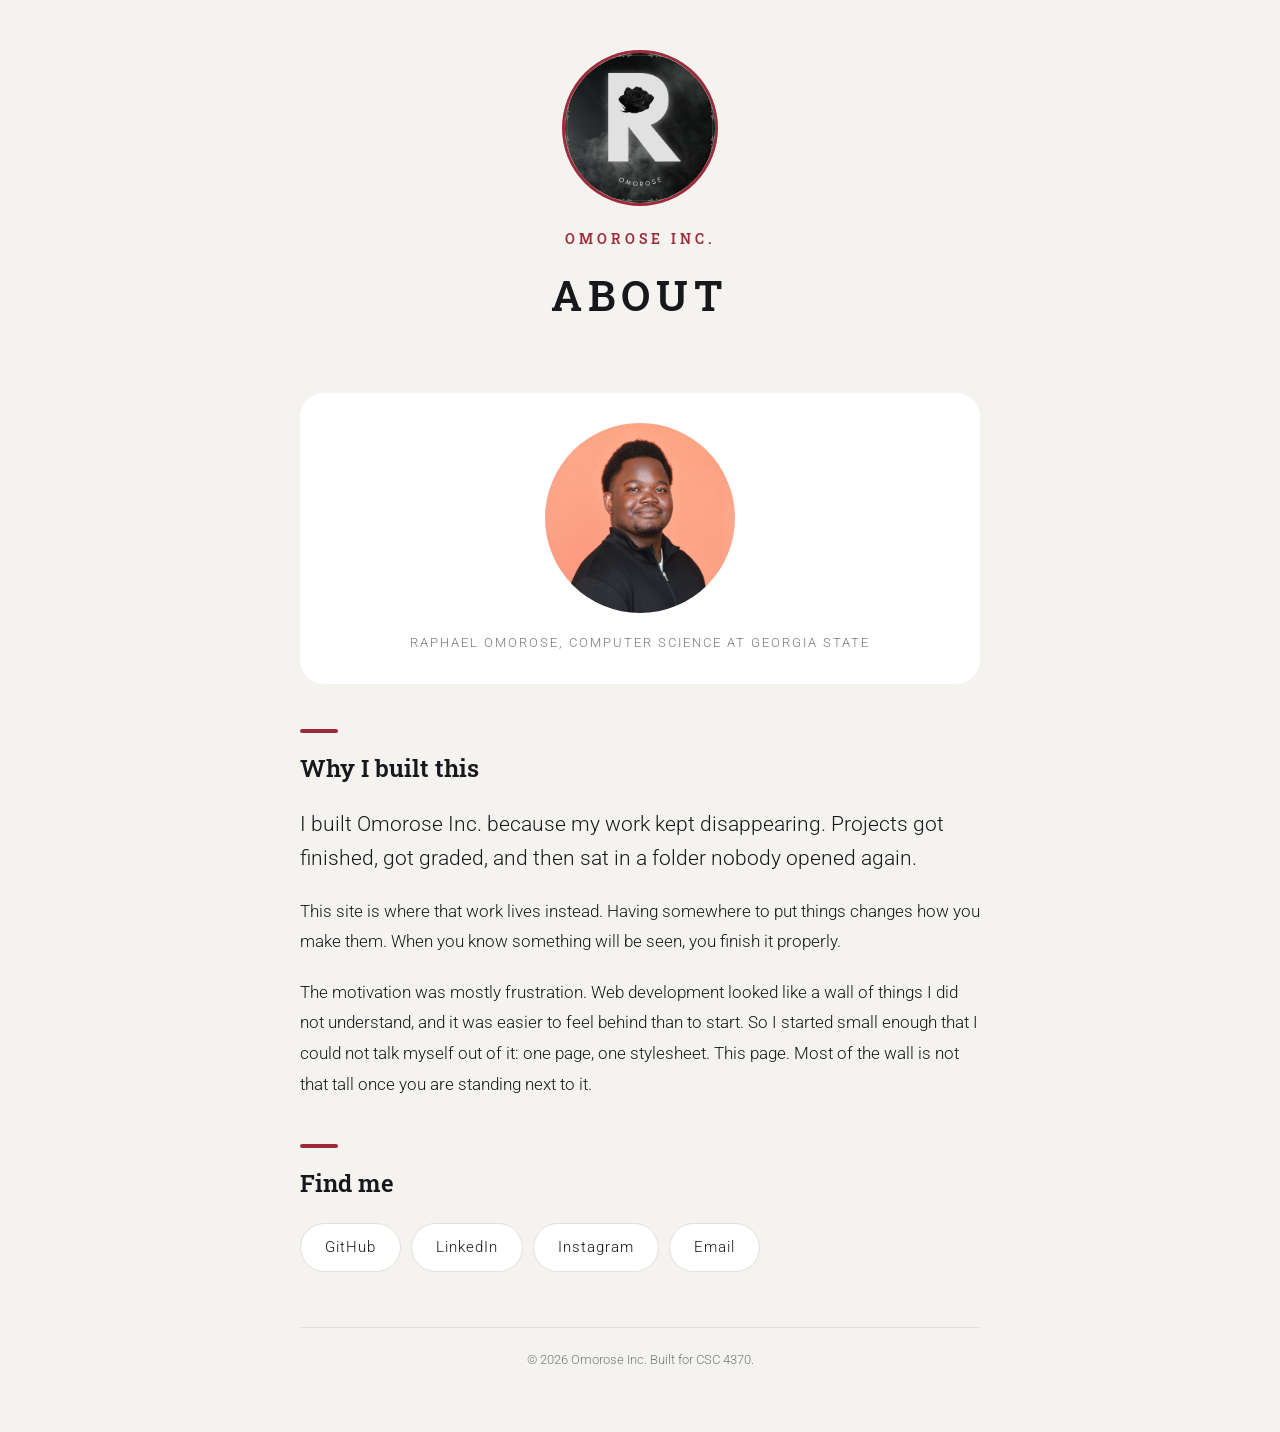
==== External Stylesheet/index.html @ 11907c01 "Restructure into CSC 4370 course repo" ====
<!DOCTYPE html>
<html lang="en">
<head>
    <!-- Document settings: character encoding, mobile scaling, and the browser tab title -->
    <meta charset="UTF-8">
    <meta name="viewport" content="width=device-width, initial-scale=1.0">
    <title>About | Omorose Inc.</title>

    <!-- Google Fonts: Roboto for body text, Roboto Slab for headings -->
    <link rel="preconnect" href="https://fonts.googleapis.com">
    <link rel="preconnect" href="https://fonts.gstatic.com" crossorigin>
    <link href="https://fonts.googleapis.com/css2?family=Roboto:wght@300;400;700&family=Roboto+Slab:wght@600&display=swap" rel="stylesheet">

    <!-- Link to the external stylesheet that holds the color palette -->
    <link rel="stylesheet" href="styles.css">
</head>
<body>

    <!-- HEADER: logo image above the company name and page title -->
    <header>
        <img class="logo" src="assets/logo.jpg" alt="Omorose Inc. logo">
        <p class="wordmark">Omorose Inc.</p>
        <h1>About</h1>
    </header>

    <!-- MAIN CONTENT: portrait, the story, and the links -->
    <main>

        <!-- PORTRAIT: photo of me with a caption underneath -->
        <figure class="portrait">
            <img src="assets/Headshot.jpg" alt="Photo of Raphael Omorose">
            <figcaption>Raphael Omorose, Computer Science at Georgia State</figcaption>
        </figure>

        <!-- SECTION 1: why the site exists and what motivated it -->
        <h2>Why I built this</h2>

        <p class="lead">
            I built Omorose Inc. because my work kept disappearing. Projects got finished, got
            graded, and then sat in a folder nobody opened again.
        </p>

        <p>
            This site is where that work lives instead. Having somewhere to put things changes how
            you make them. When you know something will be seen, you finish it properly.
        </p>

        <p>
            The motivation was mostly frustration. Web development looked like a wall of things I
            did not understand, and it was easier to feel behind than to start. So I started small
            enough that I could not talk myself out of it: one page, one stylesheet. This page.
            Most of the wall is not that tall once you are standing next to it.
        </p>

        <!-- SECTION 2: social and contact links -->
        <h2>Find me</h2>

        <!-- LINK LIST: external links open in a new tab -->
        <ul class="links">
            <li><a href="https://github.com/OfficialEseosa" target="_blank" rel="noopener">GitHub</a></li>
            <li><a href="https://www.linkedin.com/in/raphaelomorose" target="_blank" rel="noopener">LinkedIn</a></li>
            <li><a href="https://www.instagram.com/raphaelomorose" target="_blank" rel="noopener">Instagram</a></li>
            <li><a href="mailto:raphaelomorose@gmail.com">Email</a></li>
        </ul>

    </main>

    <!-- FOOTER: closing line at the bottom of the page -->
    <footer>
        <p>&copy; 2026 Omorose Inc. Built for CSC 4370.</p>
    </footer>

</body>
</html>
---- External Stylesheet/styles.css ----
/* =====================================================================
   styles.css - external stylesheet for the Omorose Inc. about page
   ===================================================================== */

/* ---------------------------------------------------------------------
   COLOR PALETTE
   Five colors. Nothing on the page uses anything outside this list.

     Porcelain  #F5F3F0   warm off white   -> page background
     Ivory      #FFFFFF   pure white       -> cards and surfaces
     Ink        #17181B   near black       -> headings and body text
     Smoke      #75787F   muted grey       -> captions, secondary text
     Rose       #9E2B3A   deep red         -> accents, links, hover states

   FONTS
     Roboto Slab  - headings and the wordmark (weight 600)
     Roboto       - body text and links       (weights 300, 400, 700)
   --------------------------------------------------------------------- */


/* --- Page-wide defaults: Porcelain background, Ink text, centered column --- */
body {
    background-color: #F5F3F0;
    color: #17181B;
    font-family: "Roboto", Arial, Helvetica, sans-serif;
    font-size: 17px;
    font-weight: 300;
    line-height: 1.8;
    margin: 0 auto;
    padding: 0 24px 60px 24px;
    max-width: 680px;
}


/* --- Header: round logo centered above the company name and title --- */
header {
    text-align: center;
    padding: 50px 0 30px 0;
}

/* border-radius of 50% turns the square logo file into a circle */
.logo {
    width: 150px;
    height: 150px;
    object-fit: cover;
    border-radius: 50%;
    border: 3px solid #9E2B3A;
    display: block;
    margin: 0 auto;
}

/* Company name, small and spaced out above the title */
.wordmark {
    margin: 20px 0 0 0;
    color: #9E2B3A;
    font-family: "Roboto Slab", Georgia, serif;
    font-size: 14px;
    font-weight: 600;
    letter-spacing: 4px;
    text-transform: uppercase;
}

header h1 {
    margin: 6px 0 0 0;
    font-family: "Roboto Slab", Georgia, serif;
    font-size: 42px;
    font-weight: 600;
    letter-spacing: 6px;
    text-transform: uppercase;
}


/* --- Section headings: Ink text with a small rounded Rose bar above --- */
main h2 {
    margin: 45px 0 18px 0;
    font-family: "Roboto Slab", Georgia, serif;
    font-size: 24px;
    font-weight: 600;
}

/* The ::before pseudo-element draws the little bar over each heading */
main h2::before {
    content: "";
    display: block;
    width: 38px;
    height: 4px;
    margin-bottom: 14px;
    border-radius: 2px;
    background-color: #9E2B3A;
}


/* --- Paragraphs --- */
p {
    margin: 0 0 20px 0;
}

/* Opening paragraph: larger than the rest */
.lead {
    font-size: 21px;
    line-height: 1.6;
}


/* --- Portrait: circular photo on a rounded Ivory card --- */
.portrait {
    margin: 30px 0 0 0;
    background-color: #FFFFFF;
    border-radius: 24px;
    padding: 30px 22px;
    text-align: center;
}

.portrait img {
    width: 190px;
    height: 190px;
    object-fit: cover;
    border-radius: 50%;
    display: block;
    margin: 0 auto;
}

.portrait figcaption {
    margin-top: 18px;
    color: #75787F;
    font-size: 13px;
    letter-spacing: 2px;
    text-transform: uppercase;
}


/* --- Links list: a row of rounded pill buttons --- */
.links {
    list-style: none;   /* remove the default bullets */
    margin: 0;
    padding: 0;
    display: flex;
    flex-wrap: wrap;
    gap: 10px;
}

.links a {
    display: block;
    background-color: #FFFFFF;
    color: #17181B;
    border: 1px solid #E3DFDA;
    border-radius: 999px;   /* a very large radius makes a pill shape */
    padding: 10px 24px;
    font-size: 15px;
    letter-spacing: 1px;
    text-decoration: none;
}

/* Hover: the pill fills with Rose */
.links a:hover {
    background-color: #9E2B3A;
    border-color: #9E2B3A;
    color: #FFFFFF;
}


/* --- Footer: quiet closing line in Smoke --- */
footer {
    margin-top: 55px;
    padding-top: 20px;
    border-top: 1px solid #E3DFDA;
    text-align: center;
}

footer p {
    margin: 0;
    color: #75787F;
    font-size: 13px;
}


/* --- Small screens: shrink the heading and the portrait --- */
@media (max-width: 600px) {
    header h1 {
        font-size: 30px;
    }

    .portrait img {
        width: 150px;
        height: 150px;
    }
}
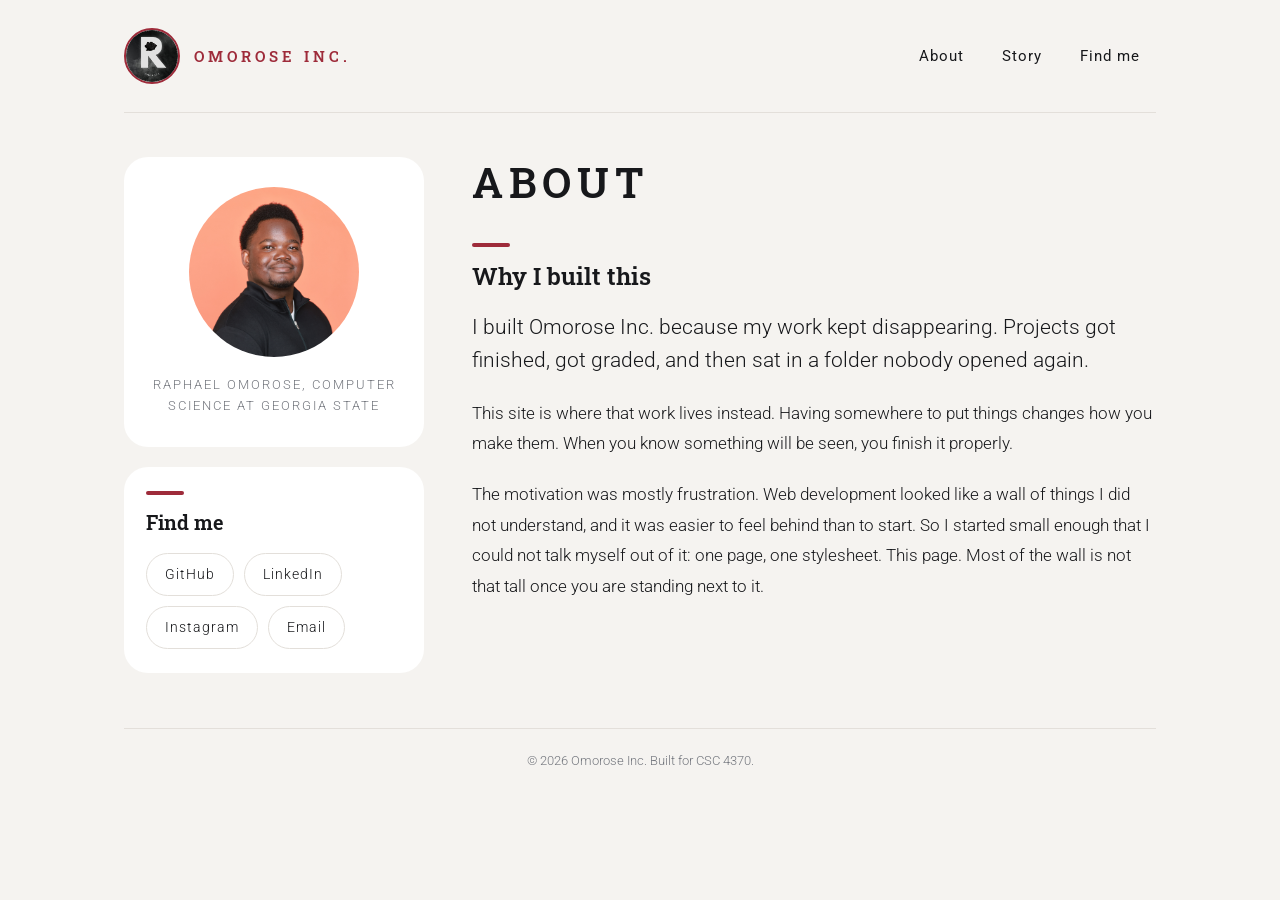
==== commit fb196964: "Add flexbox nav and grid layout to about page Restructure the about page into a header with navigati" ====
--- a/External Stylesheet/index.html
+++ b/External Stylesheet/index.html
@@ -11,59 +11,85 @@
     <link rel="preconnect" href="https://fonts.gstatic.com" crossorigin>
     <link href="https://fonts.googleapis.com/css2?family=Roboto:wght@300;400;700&family=Roboto+Slab:wght@600&display=swap" rel="stylesheet">
 
-    <!-- Link to the external stylesheet that holds the color palette -->
+    <!-- Link to the external stylesheet that holds the color palette and page layout -->
     <link rel="stylesheet" href="styles.css">
 </head>
-<body>
+<body id="top">
 
-    <!-- HEADER: logo image above the company name and page title -->
-    <header>
-        <img class="logo" src="assets/logo.jpg" alt="Omorose Inc. logo">
-        <p class="wordmark">Omorose Inc.</p>
-        <h1>About</h1>
+    <!-- HEADER: logo and company name on the left, navigation links on the right -->
+    <header class="site-header">
+        <a class="brand" href="#top">
+            <img class="logo" src="assets/logo.jpg" alt="Omorose Inc. logo">
+            <span class="wordmark">Omorose Inc.</span>
+        </a>
+
+        <!-- NAVIGATION: jump links to each part of the page -->
+        <nav class="site-nav" aria-label="Main">
+            <ul>
+                <li><a href="#top">About</a></li>
+                <li><a href="#story">Story</a></li>
+                <li><a href="#find-me">Find me</a></li>
+            </ul>
+        </nav>
     </header>
 
-    <!-- MAIN CONTENT: portrait, the story, and the links -->
-    <main>
+    <!-- PAGE LAYOUT: grid container holding the sidebar and the main content -->
+    <div class="layout">
 
-        <!-- PORTRAIT: photo of me with a caption underneath -->
-        <figure class="portrait">
-            <img src="assets/Headshot.jpg" alt="Photo of Raphael Omorose">
-            <figcaption>Raphael Omorose, Computer Science at Georgia State</figcaption>
-        </figure>
+        <!-- SIDEBAR: portrait and social links -->
+        <aside class="sidebar">
 
-        <!-- SECTION 1: why the site exists and what motivated it -->
-        <h2>Why I built this</h2>
+            <!-- PORTRAIT: photo of me with a caption underneath -->
+            <figure class="portrait">
+                <img src="assets/Headshot.jpg" alt="Photo of Raphael Omorose">
+                <figcaption>Raphael Omorose, Computer Science at Georgia State</figcaption>
+            </figure>
 
-        <p class="lead">
-            I built Omorose Inc. because my work kept disappearing. Projects got finished, got
-            graded, and then sat in a folder nobody opened again.
-        </p>
+            <!-- SECTION 2: social and contact links -->
+            <section class="card" id="find-me">
+                <h2>Find me</h2>
 
-        <p>
-            This site is where that work lives instead. Having somewhere to put things changes how
-            you make them. When you know something will be seen, you finish it properly.
-        </p>
+                <!-- LINK LIST: external links open in a new tab -->
+                <ul class="links">
+                    <li><a href="https://github.com/OfficialEseosa" target="_blank" rel="noopener">GitHub</a></li>
+                    <li><a href="https://www.linkedin.com/in/raphaelomorose" target="_blank" rel="noopener">LinkedIn</a></li>
+                    <li><a href="https://www.instagram.com/raphaelomorose" target="_blank" rel="noopener">Instagram</a></li>
+                    <li><a href="mailto:raphaelomorose@gmail.com">Email</a></li>
+                </ul>
+            </section>
 
-        <p>
-            The motivation was mostly frustration. Web development looked like a wall of things I
-            did not understand, and it was easier to feel behind than to start. So I started small
-            enough that I could not talk myself out of it: one page, one stylesheet. This page.
-            Most of the wall is not that tall once you are standing next to it.
-        </p>
+        </aside>
 
-        <!-- SECTION 2: social and contact links -->
-        <h2>Find me</h2>
+        <!-- MAIN CONTENT: page title and the story -->
+        <main class="content">
 
-        <!-- LINK LIST: external links open in a new tab -->
-        <ul class="links">
-            <li><a href="https://github.com/OfficialEseosa" target="_blank" rel="noopener">GitHub</a></li>
-            <li><a href="https://www.linkedin.com/in/raphaelomorose" target="_blank" rel="noopener">LinkedIn</a></li>
-            <li><a href="https://www.instagram.com/raphaelomorose" target="_blank" rel="noopener">Instagram</a></li>
-            <li><a href="mailto:raphaelomorose@gmail.com">Email</a></li>
-        </ul>
+            <h1>About</h1>
 
-    </main>
+            <!-- SECTION 1: why the site exists and what motivated it -->
+            <section id="story">
+                <h2>Why I built this</h2>
+
+                <p class="lead">
+                    I built Omorose Inc. because my work kept disappearing. Projects got finished, got
+                    graded, and then sat in a folder nobody opened again.
+                </p>
+
+                <p>
+                    This site is where that work lives instead. Having somewhere to put things changes how
+                    you make them. When you know something will be seen, you finish it properly.
+                </p>
+
+                <p>
+                    The motivation was mostly frustration. Web development looked like a wall of things I
+                    did not understand, and it was easier to feel behind than to start. So I started small
+                    enough that I could not talk myself out of it: one page, one stylesheet. This page.
+                    Most of the wall is not that tall once you are standing next to it.
+                </p>
+            </section>
+
+        </main>
+
+    </div>
 
     <!-- FOOTER: closing line at the bottom of the page -->
     <footer>
--- a/External Stylesheet/styles.css
+++ b/External Stylesheet/styles.css
@@ -15,7 +15,27 @@
    FONTS
      Roboto Slab  - headings and the wordmark (weight 600)
      Roboto       - body text and links       (weights 300, 400, 700)
+
+   LAYOUT
+     +--------------------------------------------+
+     |  logo + wordmark            nav links      |   header (flexbox)
+     +--------------+-----------------------------+
+     |              |                             |
+     |   sidebar    |        main content         |   .layout (grid)
+     |              |                             |
+     +--------------+-----------------------------+
+     |                  footer                    |
+     +--------------------------------------------+
+     Below 800px the grid collapses to one column.
    --------------------------------------------------------------------- */
+
+
+/* --- box-sizing: padding and borders count inside an element's width --- */
+*,
+*::before,
+*::after {
+    box-sizing: border-box;
+}
 
 
 /* --- Page-wide defaults: Porcelain background, Ink text, centered column --- */
@@ -27,59 +47,127 @@
     font-weight: 300;
     line-height: 1.8;
     margin: 0 auto;
-    padding: 0 24px 60px 24px;
-    max-width: 680px;
-}
-
-
-/* --- Header: round logo centered above the company name and title --- */
-header {
-    text-align: center;
-    padding: 50px 0 30px 0;
+    padding: 0 24px 40px 24px;
+    max-width: 1080px;
+}
+
+/* Smooth scrolling when a nav link jumps to a section */
+html {
+    scroll-behavior: smooth;
+}
+
+
+/* Flex row: brand pushed to the left, nav pushed to the right */
+.site-header {
+    display: flex;
+    justify-content: space-between;
+    align-items: center;
+    flex-wrap: wrap;
+    gap: 16px;
+    padding: 28px 0;
+    border-bottom: 1px solid #E3DFDA;
+}
+
+/* Logo and wordmark sit side by side */
+.brand {
+    display: flex;
+    align-items: center;
+    gap: 14px;
+    text-decoration: none;
 }
 
 /* border-radius of 50% turns the square logo file into a circle */
 .logo {
-    width: 150px;
-    height: 150px;
+    width: 56px;
+    height: 56px;
     object-fit: cover;
     border-radius: 50%;
-    border: 3px solid #9E2B3A;
-    display: block;
-    margin: 0 auto;
-}
-
-/* Company name, small and spaced out above the title */
+    border: 2px solid #9E2B3A;
+    display: block;
+}
+
+/* Company name, spaced out next to the logo */
 .wordmark {
-    margin: 20px 0 0 0;
     color: #9E2B3A;
     font-family: "Roboto Slab", Georgia, serif;
-    font-size: 14px;
+    font-size: 15px;
     font-weight: 600;
     letter-spacing: 4px;
     text-transform: uppercase;
 }
 
-header h1 {
-    margin: 6px 0 0 0;
+/* Nav list: remove bullets and lay the links out in a row */
+.site-nav ul {
+    list-style: none;
+    margin: 0;
+    padding: 0;
+    display: flex;
+    gap: 6px;
+}
+
+.site-nav a {
+    display: block;
+    padding: 6px 16px;
+    border-radius: 999px;
+    color: #17181B;
+    font-size: 15px;
+    font-weight: 400;
+    letter-spacing: 1px;
+    text-decoration: none;
+}
+
+/* Hover: the link fills with Rose */
+.site-nav a:hover {
+    background-color: #9E2B3A;
+    color: #FFFFFF;
+}
+
+
+/* Two columns: a fixed-width sidebar and a flexible content column */
+.layout {
+    display: grid;
+    grid-template-columns: 300px 1fr;
+    grid-template-areas: "sidebar content";
+    gap: 48px;
+    align-items: start;
+    padding-top: 44px;
+}
+
+.sidebar {
+    grid-area: sidebar;
+    display: flex;
+    flex-direction: column;
+    gap: 20px;
+}
+
+.content {
+    grid-area: content;
+}
+
+
+/* --- Page title --- */
+.content h1 {
+    margin: 0;
     font-family: "Roboto Slab", Georgia, serif;
     font-size: 42px;
     font-weight: 600;
     letter-spacing: 6px;
     text-transform: uppercase;
+    line-height: 1.2;
 }
 
 
 /* --- Section headings: Ink text with a small rounded Rose bar above --- */
-main h2 {
-    margin: 45px 0 18px 0;
+h2 {
+    margin: 36px 0 18px 0;
     font-family: "Roboto Slab", Georgia, serif;
     font-size: 24px;
     font-weight: 600;
+    line-height: 1.3;
 }
 
 /* The ::before pseudo-element draws the little bar over each heading */
-main h2::before {
+h2::before {
     content: "";
     display: block;
     width: 38px;
@@ -104,7 +192,7 @@
 
 /* --- Portrait: circular photo on a rounded Ivory card --- */
 .portrait {
-    margin: 30px 0 0 0;
+    margin: 0;
     background-color: #FFFFFF;
     border-radius: 24px;
     padding: 30px 22px;
@@ -112,8 +200,8 @@
 }
 
 .portrait img {
-    width: 190px;
-    height: 190px;
+    width: 170px;
+    height: 170px;
     object-fit: cover;
     border-radius: 50%;
     display: block;
@@ -124,8 +212,21 @@
     margin-top: 18px;
     color: #75787F;
     font-size: 13px;
+    line-height: 1.6;
     letter-spacing: 2px;
     text-transform: uppercase;
+}
+
+/* --- Card: rounded Ivory box that holds the Find me links --- */
+.card {
+    background-color: #FFFFFF;
+    border-radius: 24px;
+    padding: 24px 22px;
+}
+
+.card h2 {
+    margin-top: 0;
+    font-size: 20px;
 }
 
 
@@ -145,8 +246,8 @@
     color: #17181B;
     border: 1px solid #E3DFDA;
     border-radius: 999px;   /* a very large radius makes a pill shape */
-    padding: 10px 24px;
-    font-size: 15px;
+    padding: 8px 18px;
+    font-size: 14px;
     letter-spacing: 1px;
     text-decoration: none;
 }
@@ -174,9 +275,25 @@
 }
 
 
-/* --- Small screens: shrink the heading and the portrait --- */
+/* --- Tablets and phones: stack the grid into one column, content first --- */
+@media (max-width: 800px) {
+    .layout {
+        grid-template-columns: 1fr;
+        grid-template-areas:
+            "content"
+            "sidebar";
+        gap: 36px;
+        padding-top: 32px;
+    }
+}
+
+/* --- Small phones: center the header and shrink the title --- */
 @media (max-width: 600px) {
-    header h1 {
+    .site-header {
+        justify-content: center;
+    }
+
+    .content h1 {
         font-size: 30px;
     }
 
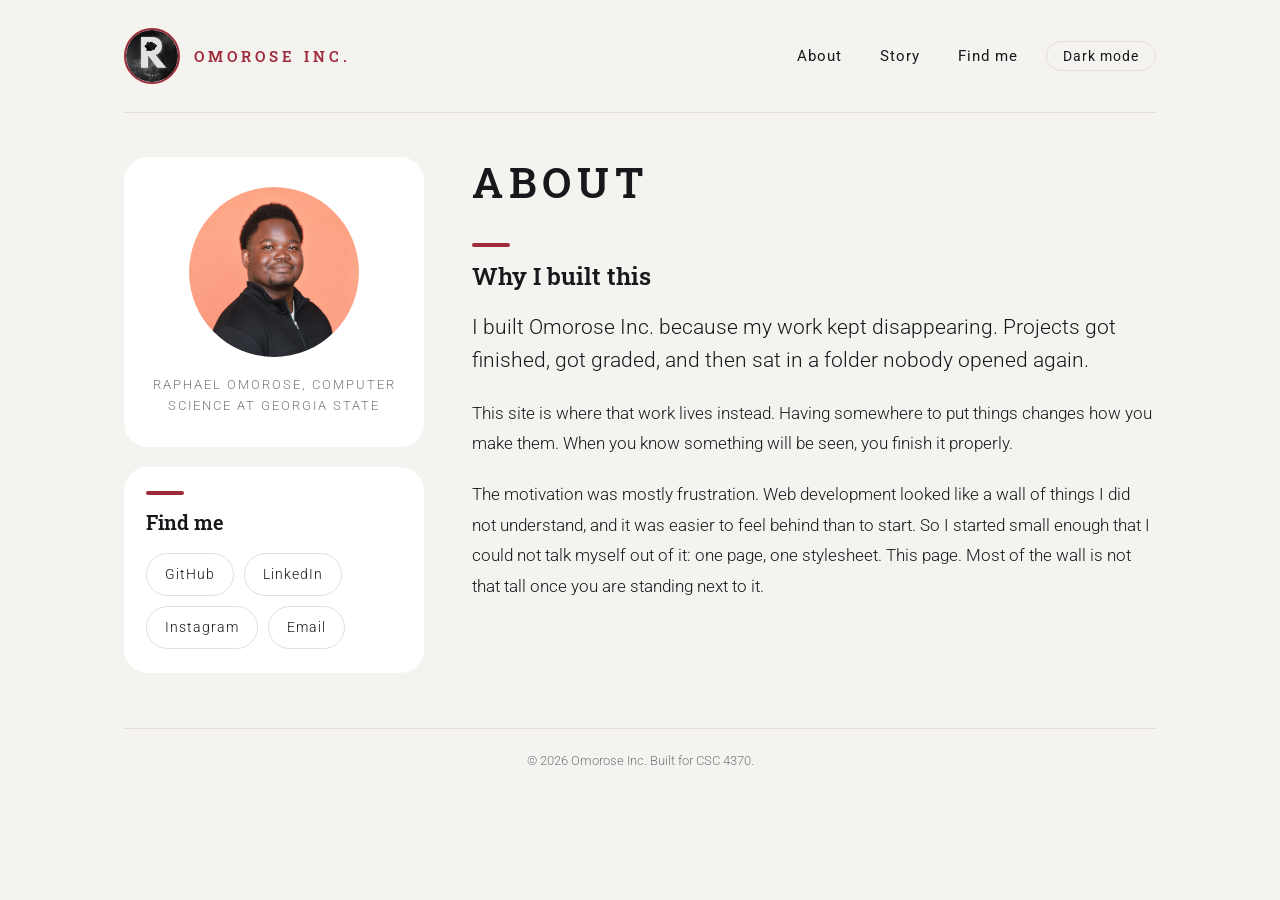
==== commit 48ba893c: "Add dark mode to about page with CSS variables and vanilla JS" ====
--- a/External Stylesheet/index.html
+++ b/External Stylesheet/index.html
@@ -13,6 +13,9 @@
 
     <!-- Link to the external stylesheet that holds the color palette and page layout -->
     <link rel="stylesheet" href="styles.css">
+
+    <!-- Dark mode script. It's up here and not at the bottom so the theme is set before the page shows -->
+    <script src="script.js"></script>
 </head>
 <body id="top">
 
@@ -23,14 +26,22 @@
             <span class="wordmark">Omorose Inc.</span>
         </a>
 
-        <!-- NAVIGATION: jump links to each part of the page -->
-        <nav class="site-nav" aria-label="Main">
-            <ul>
-                <li><a href="#top">About</a></li>
-                <li><a href="#story">Story</a></li>
-                <li><a href="#find-me">Find me</a></li>
-            </ul>
-        </nav>
+        <!-- Wrapper so the nav and the dark mode button sit together on the right -->
+        <div class="header-actions">
+
+            <!-- NAVIGATION: jump links to each part of the page -->
+            <nav class="site-nav" aria-label="Main">
+                <ul>
+                    <li><a href="#top">About</a></li>
+                    <li><a href="#story">Story</a></li>
+                    <li><a href="#find-me">Find me</a></li>
+                </ul>
+            </nav>
+
+            <!-- DARK MODE BUTTON: script.js handles the click -->
+            <button class="theme-toggle" id="theme-toggle" type="button">Dark mode</button>
+
+        </div>
     </header>
 
     <!-- PAGE LAYOUT: grid container holding the sidebar and the main content -->
--- a/External Stylesheet/styles.css
+++ b/External Stylesheet/styles.css
@@ -5,12 +5,20 @@
 /* ---------------------------------------------------------------------
    COLOR PALETTE
    Five colors. Nothing on the page uses anything outside this list.
-
      Porcelain  #F5F3F0   warm off white   -> page background
      Ivory      #FFFFFF   pure white       -> cards and surfaces
      Ink        #17181B   near black       -> headings and body text
      Smoke      #75787F   muted grey       -> captions, secondary text
      Rose       #9E2B3A   deep red         -> accents, links, hover states
+
+   DARK MODE
+   Same five jobs, darker colors. script.js switches between the two.
+
+     Charcoal   #141517   near black       -> page background
+     Graphite   #1F2124   dark grey        -> cards and surfaces
+     Bone       #F1EEEA   warm off white   -> headings and body text
+     Ash        #A0A4AB   light grey       -> captions, secondary text
+     Blush      #E57A88   soft red         -> accents, links, hover states
 
    FONTS
      Roboto Slab  - headings and the wordmark (weight 600)
@@ -30,6 +38,37 @@
    --------------------------------------------------------------------- */
 
 
+/* --- The palette as variables, so the colors only get written once --- */
+:root {
+    --color-bg: #F5F3F0;          /* Porcelain */
+    --color-surface: #FFFFFF;     /* Ivory */
+    --color-text: #17181B;        /* Ink */
+    --color-muted: #75787F;       /* Smoke */
+    --color-accent: #9E2B3A;      /* Rose */
+    --color-on-accent: #FFFFFF;   /* text on top of Rose */
+    --color-border: #E3DFDA;      /* divider lines */
+}
+
+/* --- Dark mode: same variables with different colors.
+       Only applies when the html tag has data-theme="dark" on it --- */
+html[data-theme="dark"] {
+    --color-bg: #141517;          /* Charcoal */
+    --color-surface: #1F2124;     /* Graphite */
+    --color-text: #F1EEEA;        /* Bone */
+    --color-muted: #A0A4AB;       /* Ash */
+    --color-accent: #E57A88;      /* Blush */
+    --color-on-accent: #17181B;   /* white was hard to read on Blush */
+    --color-border: #34363B;
+}
+
+/* Fades the colors when the theme changes. script.js adds this class for a second */
+html.theme-transition,
+html.theme-transition *,
+html.theme-transition *::before {
+    transition: background-color 0.4s, color 0.4s, border-color 0.4s;
+}
+
+
 /* --- box-sizing: padding and borders count inside an element's width --- */
 *,
 *::before,
@@ -40,8 +79,8 @@
 
 /* --- Page-wide defaults: Porcelain background, Ink text, centered column --- */
 body {
-    background-color: #F5F3F0;
-    color: #17181B;
+    background-color: var(--color-bg);
+    color: var(--color-text);
     font-family: "Roboto", Arial, Helvetica, sans-serif;
     font-size: 17px;
     font-weight: 300;
@@ -65,7 +104,7 @@
     flex-wrap: wrap;
     gap: 16px;
     padding: 28px 0;
-    border-bottom: 1px solid #E3DFDA;
+    border-bottom: 1px solid var(--color-border);
 }
 
 /* Logo and wordmark sit side by side */
@@ -82,13 +121,13 @@
     height: 56px;
     object-fit: cover;
     border-radius: 50%;
-    border: 2px solid #9E2B3A;
+    border: 2px solid var(--color-accent);
     display: block;
 }
 
 /* Company name, spaced out next to the logo */
 .wordmark {
-    color: #9E2B3A;
+    color: var(--color-accent);
     font-family: "Roboto Slab", Georgia, serif;
     font-size: 15px;
     font-weight: 600;
@@ -109,7 +148,7 @@
     display: block;
     padding: 6px 16px;
     border-radius: 999px;
-    color: #17181B;
+    color: var(--color-text);
     font-size: 15px;
     font-weight: 400;
     letter-spacing: 1px;
@@ -118,8 +157,37 @@
 
 /* Hover: the link fills with Rose */
 .site-nav a:hover {
-    background-color: #9E2B3A;
-    color: #FFFFFF;
+    background-color: var(--color-accent);
+    color: var(--color-on-accent);
+}
+
+
+/* Keeps the nav links and the dark mode button next to each other */
+.header-actions {
+    display: flex;
+    align-items: center;
+    flex-wrap: wrap;
+    justify-content: center;
+    gap: 12px;
+}
+
+/* Dark mode button: pill shape like the links at the bottom */
+.theme-toggle {
+    background-color: transparent;
+    color: var(--color-text);
+    border: 1px solid var(--color-border);
+    border-radius: 999px;
+    padding: 6px 16px;
+    font-family: inherit;
+    font-size: 14px;
+    letter-spacing: 1px;
+    cursor: pointer;
+}
+
+.theme-toggle:hover {
+    background-color: var(--color-accent);
+    border-color: var(--color-accent);
+    color: var(--color-on-accent);
 }
 
 
@@ -174,7 +242,7 @@
     height: 4px;
     margin-bottom: 14px;
     border-radius: 2px;
-    background-color: #9E2B3A;
+    background-color: var(--color-accent);
 }
 
 
@@ -193,7 +261,7 @@
 /* --- Portrait: circular photo on a rounded Ivory card --- */
 .portrait {
     margin: 0;
-    background-color: #FFFFFF;
+    background-color: var(--color-surface);
     border-radius: 24px;
     padding: 30px 22px;
     text-align: center;
@@ -210,7 +278,7 @@
 
 .portrait figcaption {
     margin-top: 18px;
-    color: #75787F;
+    color: var(--color-muted);
     font-size: 13px;
     line-height: 1.6;
     letter-spacing: 2px;
@@ -219,7 +287,7 @@
 
 /* --- Card: rounded Ivory box that holds the Find me links --- */
 .card {
-    background-color: #FFFFFF;
+    background-color: var(--color-surface);
     border-radius: 24px;
     padding: 24px 22px;
 }
@@ -242,9 +310,9 @@
 
 .links a {
     display: block;
-    background-color: #FFFFFF;
-    color: #17181B;
-    border: 1px solid #E3DFDA;
+    background-color: var(--color-surface);
+    color: var(--color-text);
+    border: 1px solid var(--color-border);
     border-radius: 999px;   /* a very large radius makes a pill shape */
     padding: 8px 18px;
     font-size: 14px;
@@ -254,9 +322,9 @@
 
 /* Hover: the pill fills with Rose */
 .links a:hover {
-    background-color: #9E2B3A;
-    border-color: #9E2B3A;
-    color: #FFFFFF;
+    background-color: var(--color-accent);
+    border-color: var(--color-accent);
+    color: var(--color-on-accent);
 }
 
 
@@ -264,13 +332,13 @@
 footer {
     margin-top: 55px;
     padding-top: 20px;
-    border-top: 1px solid #E3DFDA;
+    border-top: 1px solid var(--color-border);
     text-align: center;
 }
 
 footer p {
     margin: 0;
-    color: #75787F;
+    color: var(--color-muted);
     font-size: 13px;
 }
 
